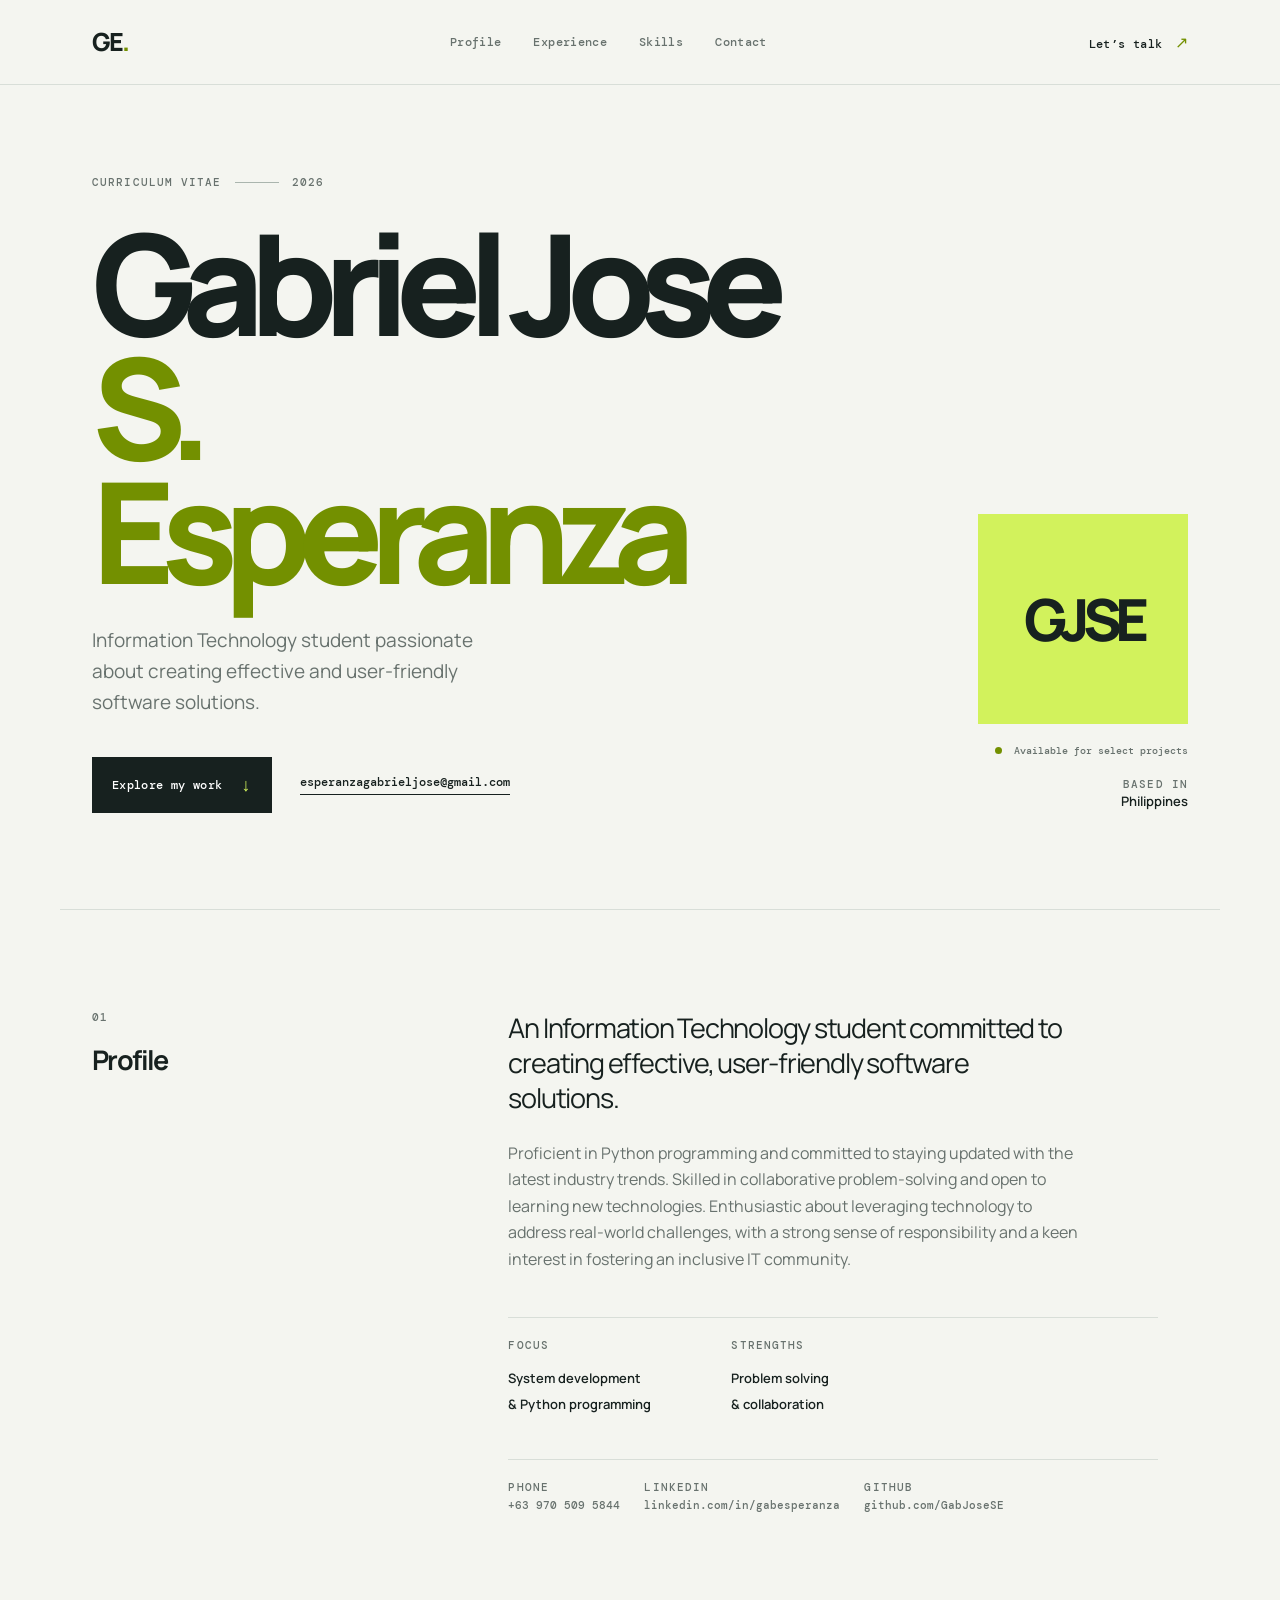
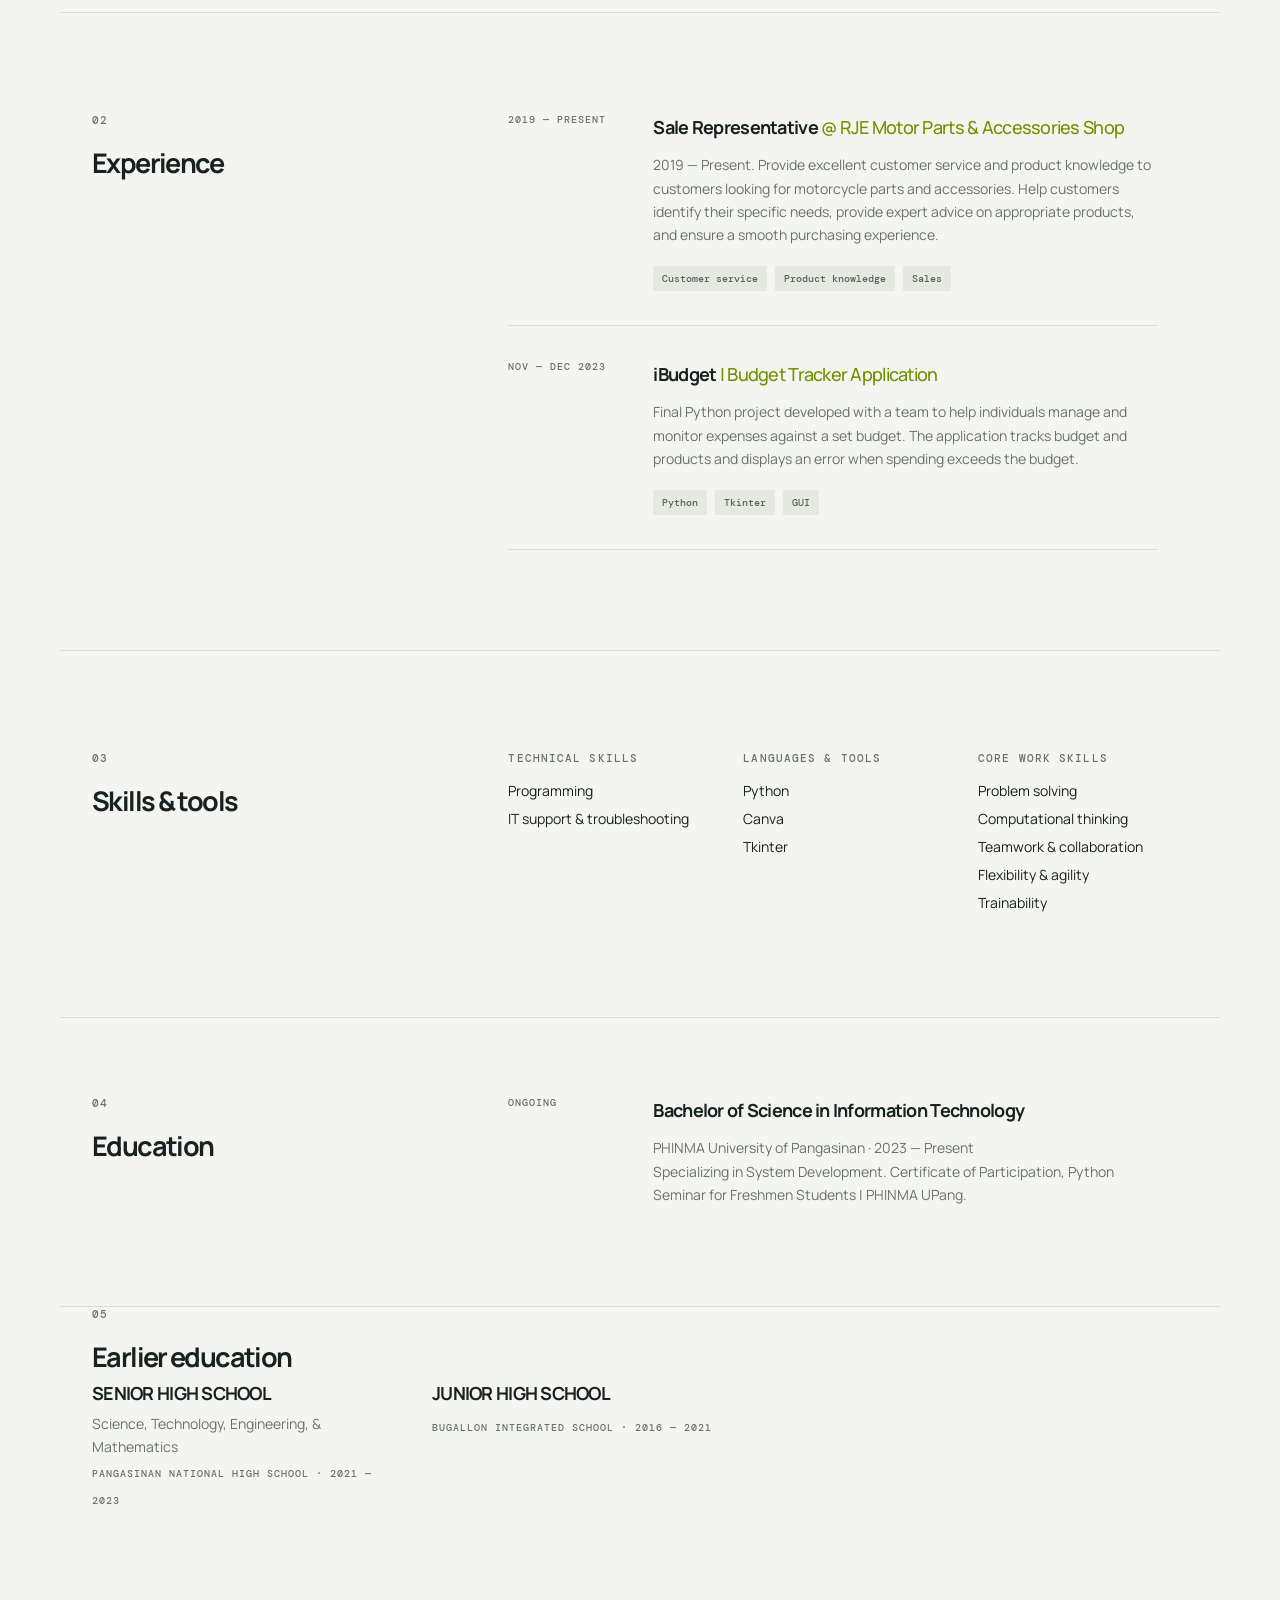
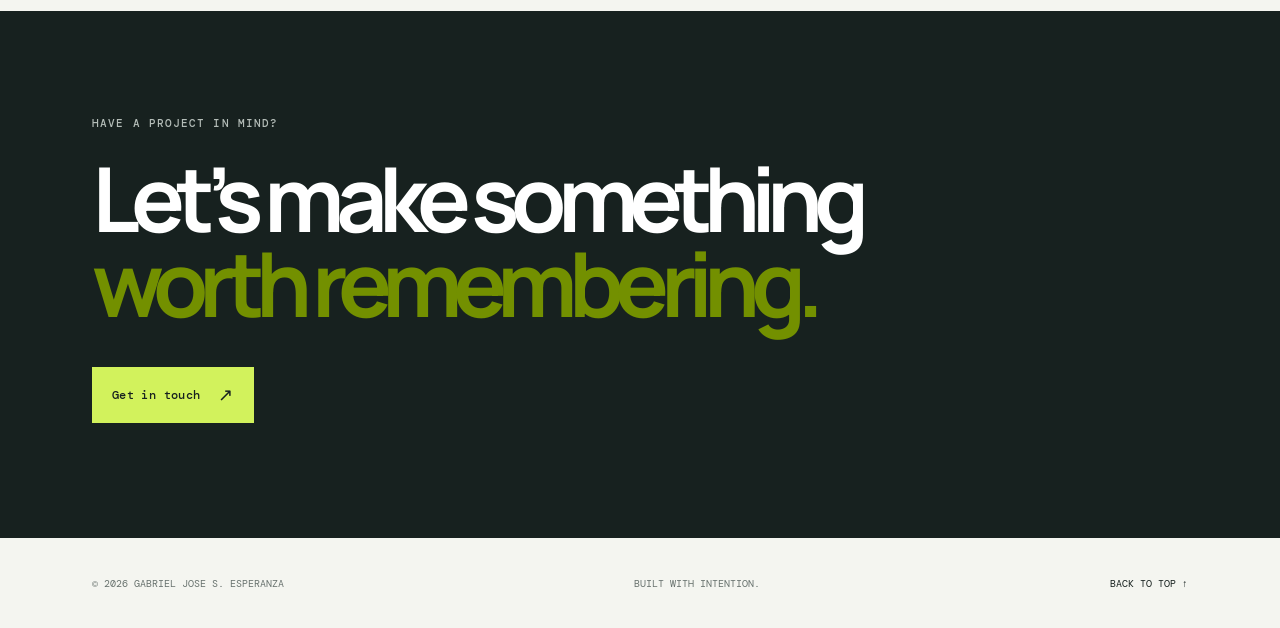
==== gabcv.html @ 651b2fd4 "add template for cv" ====
<!DOCTYPE html>
<html lang="en">
<head>
    <meta charset="UTF-8">
    <meta name="viewport" content="width=device-width, initial-scale=1.0">
    <meta name="description" content="Curriculum vitae of Gabriel Jose S. Esperanza, Information Technology student.">
    <title>Gabriel Jose S. Esperanza | Curriculum Vitae</title>
    <link rel="preconnect" href="https://fonts.googleapis.com">
    <link rel="preconnect" href="https://fonts.gstatic.com" crossorigin>
    <link href="https://fonts.googleapis.com/css2?family=DM+Mono:wght@400;500&family=Manrope:wght@400;500;600;700;800&display=swap" rel="stylesheet">
    <link rel="stylesheet" href="style.css">
</head>
<body>
    <header class="site-header">
        <nav class="nav container" aria-label="Main navigation">
            <a class="brand" href="index.html" aria-label="CV directory">GE<span>.</span></a>
            <div class="nav-links">
                <a href="#profile">Profile</a>
                <a href="#experience">Experience</a>
                <a href="#skills">Skills</a>
                <a href="#contact">Contact</a>
            </div>
            <a class="download-link" href="mailto:esperanzagabrieljose@gmail.com">Let’s talk <span aria-hidden="true">↗</span></a>
        </nav>
    </header>

    <main id="top">
        <section class="hero container" aria-labelledby="intro-title">
            <div class="hero-copy">
                <p class="eyebrow">Curriculum vitae <span class="rule"></span> 2026</p>
                <h1 id="intro-title">Gabriel Jose<br><em>S. Esperanza</em></h1>
                <p class="hero-description">Information Technology student passionate about creating effective and user-friendly software solutions.</p>
                <div class="hero-actions">
                    <a class="button button-primary" href="#experience">Explore my work <span aria-hidden="true">↓</span></a>
                    <a class="text-link" href="mailto:esperanzagabrieljose@gmail.com">esperanzagabrieljose@gmail.com</a>
                </div>
            </div>
            <div class="hero-aside">
                <div class="portrait" aria-label="Portrait placeholder">
                    <span>GJSE</span>
                </div>
                <p class="availability"><span class="status-dot"></span> Available for select projects</p>
                <div class="location">
                    <span class="label">Based in</span>
                    <strong>Philippines</strong>
                </div>
            </div>
        </section>

        <section id="profile" class="section container split-section">
            <div class="section-heading">
                <p class="section-number">01</p>
                <h2>Profile</h2>
            </div>
            <div class="section-content profile-content">
                <p class="lead">An Information Technology student committed to creating effective, user-friendly software solutions.</p>
                <p>Proficient in Python programming and committed to staying updated with the latest industry trends. Skilled in collaborative problem-solving and open to learning new technologies. Enthusiastic about leveraging technology to address real-world challenges, with a strong sense of responsibility and a keen interest in fostering an inclusive IT community.</p>
                <div class="facts">
                    <div><span class="label">Focus</span><strong>System development<br>&amp; Python programming</strong></div>
                    <div><span class="label">Strengths</span><strong>Problem solving<br>&amp; collaboration</strong></div>
                </div>
                <div class="contact-details">
                    <a href="tel:+639705095844"><span class="label">Phone</span>+63 970 509 5844</a>
                    <a href="https://www.linkedin.com/in/gabesperanza" target="_blank" rel="noreferrer"><span class="label">LinkedIn</span>linkedin.com/in/gabesperanza</a>
                    <a href="https://github.com/GabJoseSE" target="_blank" rel="noreferrer"><span class="label">GitHub</span>github.com/GabJoseSE</a>
                </div>
            </div>
        </section>

        <section id="experience" class="section container split-section">
            <div class="section-heading">
                <p class="section-number">02</p>
                <h2>Experience</h2>
            </div>
            <div class="section-content timeline">
                <article class="timeline-item">
                    <div class="timeline-date">2019 — Present</div>
                    <div>
                        <h3>Sale Representative <span class="company">@ RJE Motor Parts &amp; Accessories Shop</span></h3>
                        <p>2019 — Present. Provide excellent customer service and product knowledge to customers looking for motorcycle parts and accessories. Help customers identify their specific needs, provide expert advice on appropriate products, and ensure a smooth purchasing experience.</p>
                        <div class="tags"><span>Customer service</span><span>Product knowledge</span><span>Sales</span></div>
                    </div>
                </article>
                <article class="timeline-item">
                    <div class="timeline-date">Nov — Dec 2023</div>
                    <div>
                        <h3>iBudget <span class="company">| Budget Tracker Application</span></h3>
                        <p>Final Python project developed with a team to help individuals manage and monitor expenses against a set budget. The application tracks budget and products and displays an error when spending exceeds the budget.</p>
                        <div class="tags"><span>Python</span><span>Tkinter</span><span>GUI</span></div>
                    </div>
                </article>
            </div>
        </section>

        <section id="skills" class="section container skills-section">
            <div class="section-heading">
                <p class="section-number">03</p>
                <h2>Skills &amp; tools</h2>
            </div>
            <div class="skills-grid">
                <div class="skill-group"><span class="label">Technical skills</span><p>Programming<br>IT support &amp; troubleshooting</p></div>
                <div class="skill-group"><span class="label">Languages &amp; tools</span><p>Python<br>Canva<br>Tkinter</p></div>
                <div class="skill-group"><span class="label">Core work skills</span><p>Problem solving<br>Computational thinking<br>Teamwork &amp; collaboration<br>Flexibility &amp; agility<br>Trainability</p></div>
            </div>
        </section>

        <section class="section container split-section education-section">
            <div class="section-heading">
                <p class="section-number">04</p>
                <h2>Education</h2>
            </div>
            <div class="section-content education-item">
                <div class="timeline-date">Ongoing</div>
                <div><h3>Bachelor of Science in Information Technology</h3><p>PHINMA University of Pangasinan · 2023 — Present</p><p>Specializing in System Development. Certificate of Participation, Python Seminar for Freshmen Students | PHINMA UPang.</p></div>
            </div>
        </section>

        <section class="section container education-details">
            <div class="section-heading">
                <p class="section-number">05</p>
                <h2>Earlier education</h2>
            </div>
            <div class="section-content education-list">
                <div><h3>Senior High School</h3><p>Science, Technology, Engineering, &amp; Mathematics</p><span class="timeline-date">Pangasinan National High School · 2021 — 2023</span></div>
                <div><h3>Junior High School</h3><span class="timeline-date">Bugallon Integrated School · 2016 — 2021</span></div>
            </div>
        </section>

        <section id="contact" class="contact-section">
            <div class="container contact-inner">
                <p class="eyebrow">Have a project in mind?</p>
                <h2>Let’s make something<br><em>worth remembering.</em></h2>
                <a class="button button-light" href="mailto:esperanzagabrieljose@gmail.com">Get in touch <span aria-hidden="true">↗</span></a>
            </div>
        </section>
    </main>

    <footer class="container footer">
        <span>© 2026 Gabriel Jose S. Esperanza</span>
        <span>Built with intention.</span>
        <a href="#top">Back to top ↑</a>
    </footer>
</body>
</html>
---- style.css ----
:root {
    --ink: #17211f;
    --muted: #68726e;
    --paper: #f4f5f0;
    --line: #d8ded8;
    --accent: #d2f25c;
    --dark: #17211f;
    --mono: "DM Mono", monospace;
    --sans: "Manrope", sans-serif;
}

* { box-sizing: border-box; margin: 0; padding: 0; }
html { scroll-behavior: smooth; }
body { background: var(--paper); color: var(--ink); font: 400 16px/1.65 var(--sans); }
a { color: inherit; text-decoration: none; }
.container { margin: 0 auto; max-width: 1160px; padding-left: 32px; padding-right: 32px; }

.site-header { border-bottom: 1px solid var(--line); }
.nav { align-items: center; display: flex; height: 84px; justify-content: space-between; }
.brand { font-size: 25px; font-weight: 800; letter-spacing: -.08em; }
.brand span, em { color: #739000; font-style: normal; }
.nav-links { display: flex; gap: 32px; }
.nav-links a, .download-link { font: 500 12px var(--mono); letter-spacing: .03em; }
.nav-links a { color: var(--muted); transition: color .2s ease; }
.nav-links a:hover, .download-link:hover { color: #739000; }
.download-link span { color: #739000; font-size: 16px; margin-left: 5px; }

.hero { align-items: end; display: flex; justify-content: space-between; min-height: 580px; padding-bottom: 96px; padding-top: 90px; }
.hero-copy { max-width: 700px; }
.eyebrow, .label, .section-number, .timeline-date { color: var(--muted); font: 500 11px var(--mono); letter-spacing: .1em; text-transform: uppercase; }
.eyebrow { align-items: center; display: flex; gap: 13px; }
.rule { background: #aab5ae; display: inline-block; height: 1px; width: 44px; }
h1 { font-size: clamp(4.5rem, 11vw, 9.4rem); font-weight: 800; letter-spacing: -.1em; line-height: .88; margin: 32px 0; }
.hero-description { color: var(--muted); font-size: 19px; max-width: 390px; }
.hero-actions { align-items: center; display: flex; gap: 28px; margin-top: 38px; }
.button { align-items: center; display: inline-flex; font: 500 12px var(--mono); gap: 18px; letter-spacing: .03em; padding: 16px 20px; transition: transform .2s ease, background .2s ease; }
.button:hover { transform: translateY(-2px); }
.button-primary { background: var(--dark); color: white; }
.button-primary:hover { background: #3b4a45; }
.button span { color: var(--accent); font-size: 18px; }
.text-link { border-bottom: 1px solid var(--ink); font: 500 12px var(--mono); padding-bottom: 4px; }
.hero-aside { align-items: end; display: flex; flex-direction: column; gap: 20px; }
.portrait { align-items: center; background: var(--accent); display: flex; height: 210px; justify-content: center; width: 210px; }
.portrait span { color: var(--dark); font-size: 58px; font-weight: 800; letter-spacing: -.12em; }
.availability { color: var(--muted); font: 500 10px var(--mono); }
.status-dot { background: #739000; border-radius: 50%; display: inline-block; height: 7px; margin-right: 6px; width: 7px; }
.location { display: flex; flex-direction: column; text-align: right; }
.location strong { font-size: 13px; font-weight: 600; }

.section { border-top: 1px solid var(--line); padding-bottom: 100px; padding-top: 100px; }
.split-section { display: grid; gap: 10%; grid-template-columns: 28% 1fr; }
.section-heading h2 { font-size: 27px; letter-spacing: -.06em; margin-top: 14px; }
.section-content { max-width: 650px; }
.lead { font-size: 27px; letter-spacing: -.045em; line-height: 1.3; margin-bottom: 25px; max-width: 570px; }
.profile-content > p:not(.lead) { color: var(--muted); max-width: 580px; }
.facts { border-top: 1px solid var(--line); display: flex; gap: 80px; margin-top: 45px; padding-top: 20px; }
.facts .label, .skill-group .label { display: block; margin-bottom: 12px; }
.facts strong { font-size: 13px; font-weight: 600; line-height: 1.5; }
.contact-details { border-top: 1px solid var(--line); display: flex; flex-wrap: wrap; gap: 24px; margin-top: 42px; padding-top: 20px; }
.contact-details a { color: var(--muted); font: 500 11px var(--mono); }
.contact-details .label { display: block; margin-bottom: 4px; }
.contact-details a:hover { color: #739000; }
.timeline-item { border-bottom: 1px solid var(--line); display: grid; gap: 30px; grid-template-columns: 115px 1fr; padding: 0 0 34px; }
.timeline-item + .timeline-item { padding-top: 34px; }
.timeline-date { font-size: 10px; line-height: 1.4; }
h3 { font-size: 18px; letter-spacing: -.04em; margin-bottom: 11px; }
.company { color: #739000; font-weight: 500; }
.timeline-item p, .education-item p { color: var(--muted); font-size: 14px; max-width: 500px; }
.tags { display: flex; flex-wrap: wrap; gap: 8px; margin-top: 20px; }
.tags span { background: #e5e9e2; color: #59635d; font: 500 10px var(--mono); padding: 6px 9px; }
.skills-section { display: grid; gap: 10%; grid-template-columns: 28% 1fr; }
.skills-grid { display: grid; gap: 25px; grid-template-columns: repeat(3, 1fr); }
.skill-group p { font-size: 14px; line-height: 2; }
.education-section { padding-top: 78px; }
.education-item { display: grid; gap: 30px; grid-template-columns: 115px 1fr; }
.education-details { padding-top: 0; }
.education-list { display: grid; gap: 30px; grid-template-columns: 1fr 1fr; }
.education-list h3 { margin-bottom: 3px; text-transform: uppercase; }
.education-list p { color: var(--muted); font-size: 14px; }

.contact-section { background: var(--dark); color: white; padding: 105px 0 115px; }
.contact-inner h2 { font-size: clamp(3rem, 7vw, 6.4rem); letter-spacing: -.1em; line-height: .95; margin: 25px 0 42px; }
.contact-inner .eyebrow { color: #b4bdb8; }
.button-light { background: var(--accent); color: var(--dark); }
.button-light span { color: var(--dark); }
.footer { align-items: center; color: var(--muted); display: flex; font: 10px var(--mono); justify-content: space-between; min-height: 90px; text-transform: uppercase; }
.footer a { color: var(--ink); }

@media (max-width: 700px) {
    .container { padding-left: 20px; padding-right: 20px; }
    .nav { height: 72px; }
    .nav-links { display: none; }
    .hero { align-items: start; flex-direction: column; gap: 60px; min-height: auto; padding-bottom: 75px; padding-top: 75px; }
    h1 { font-size: clamp(4.3rem, 22vw, 7rem); }
    .hero-aside { align-items: start; }
    .location { text-align: left; }
    .split-section, .skills-section { gap: 42px; grid-template-columns: 1fr; }
    .section { padding-bottom: 72px; padding-top: 72px; }
    .facts { gap: 30px; justify-content: space-between; }
    .timeline-item, .education-item { gap: 12px; grid-template-columns: 1fr; }
    .timeline-date { margin-bottom: 3px; }
    .skills-grid { gap: 30px; grid-template-columns: 1fr 1fr; }
    .education-list { grid-template-columns: 1fr; }
    .contact-section { padding: 78px 0 85px; }
    .footer { align-items: start; flex-direction: column; gap: 8px; justify-content: center; }
}
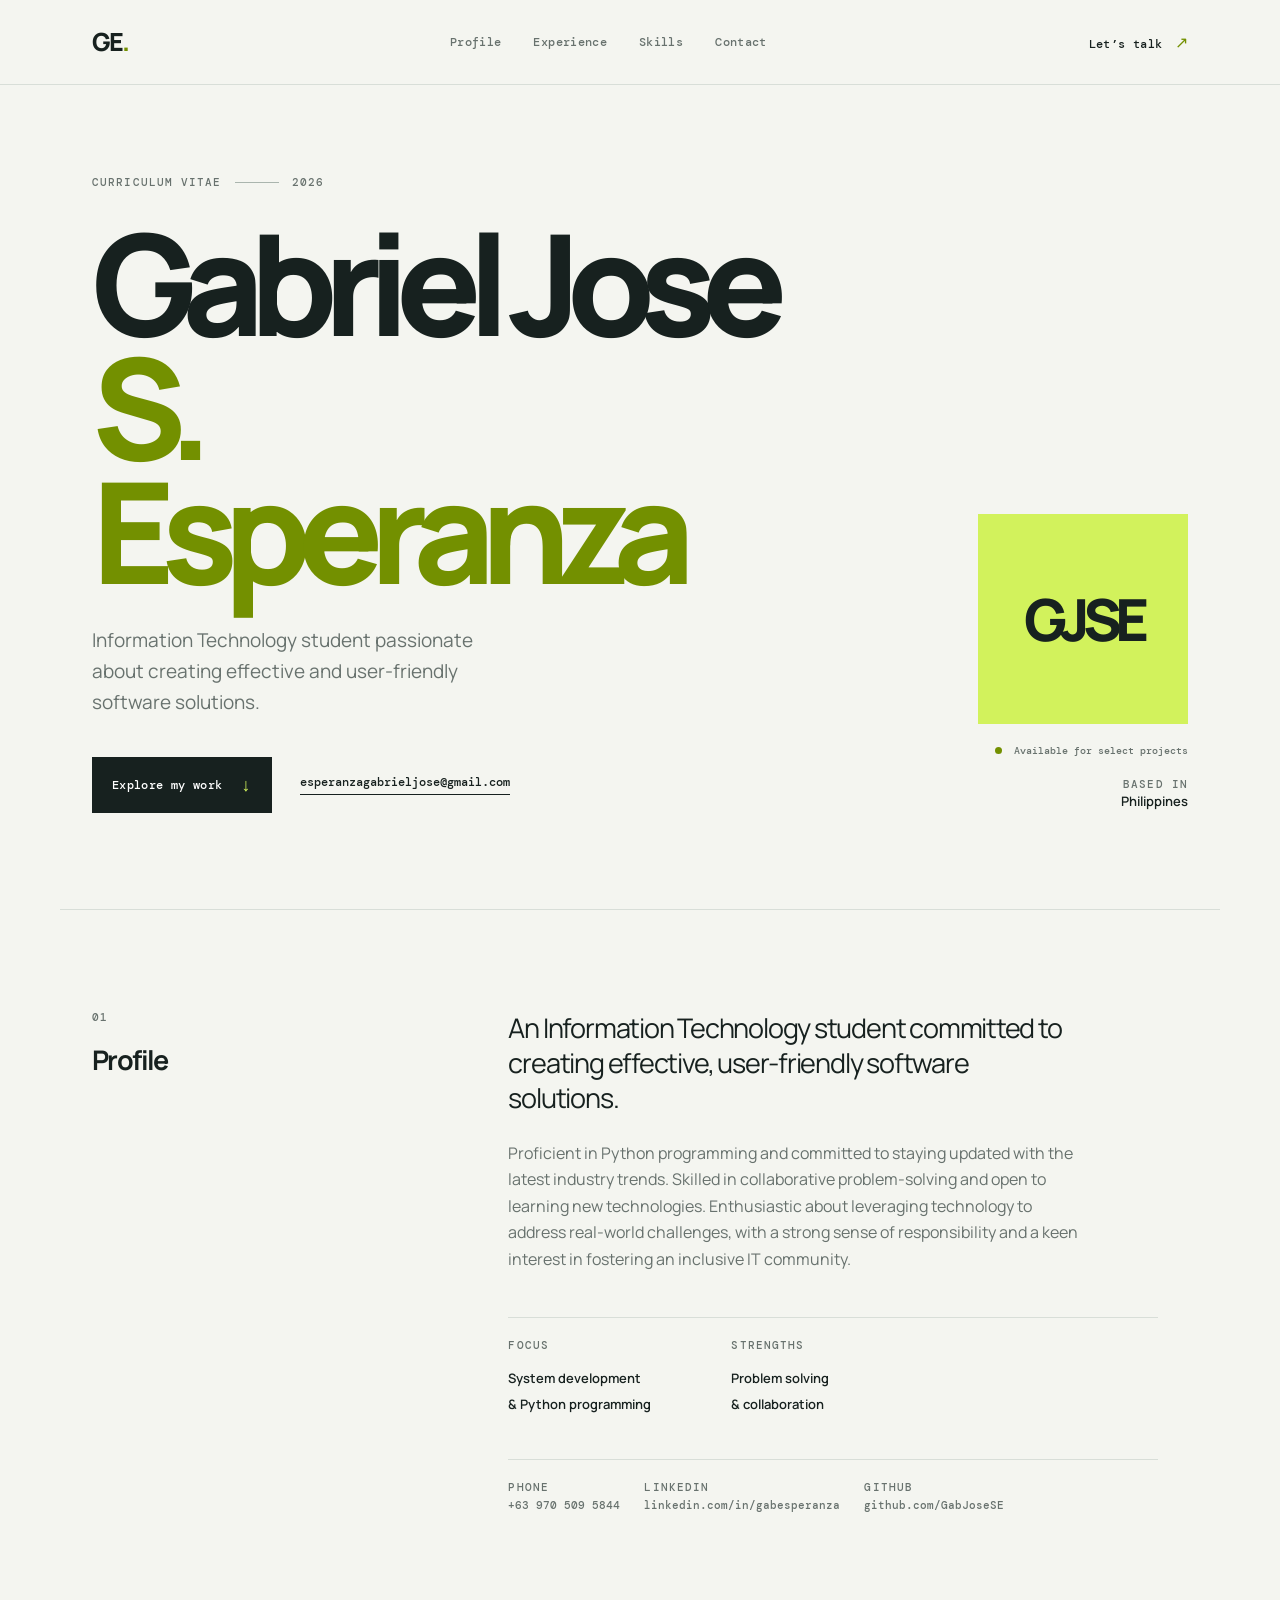
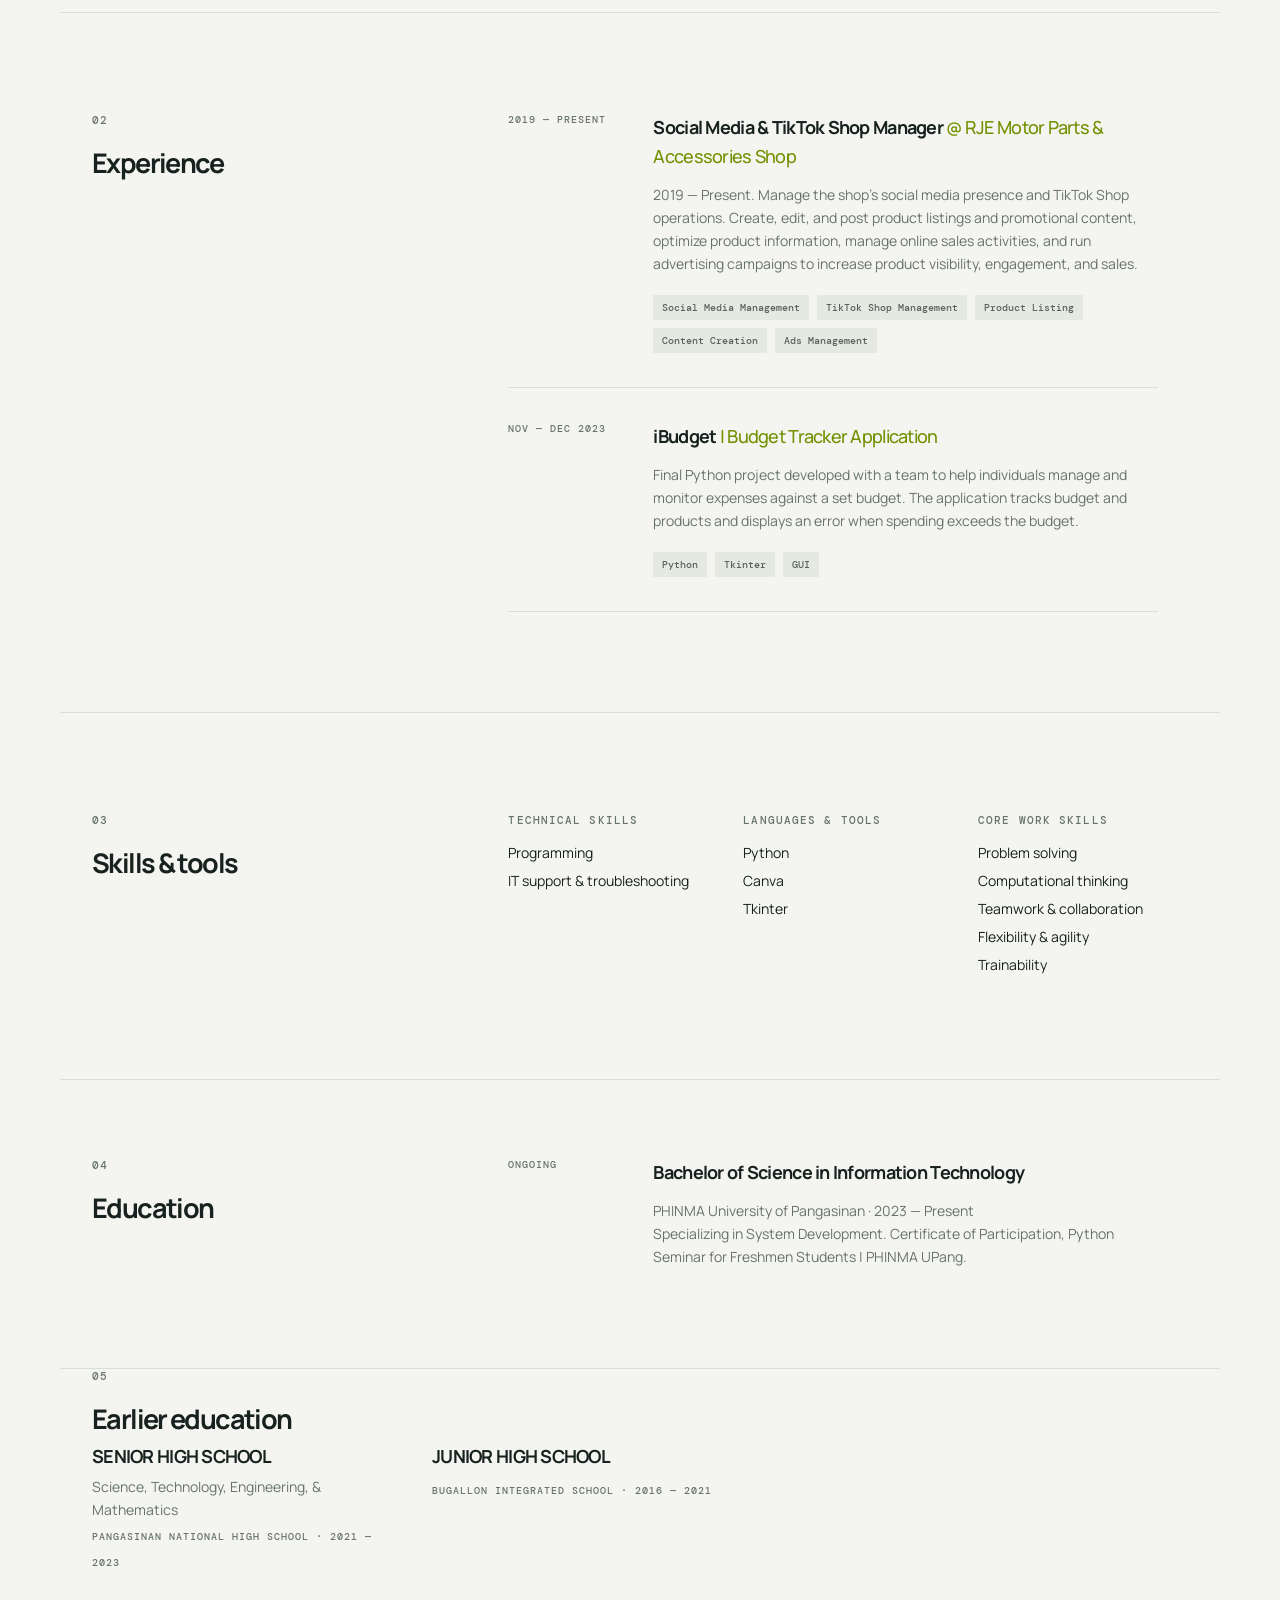
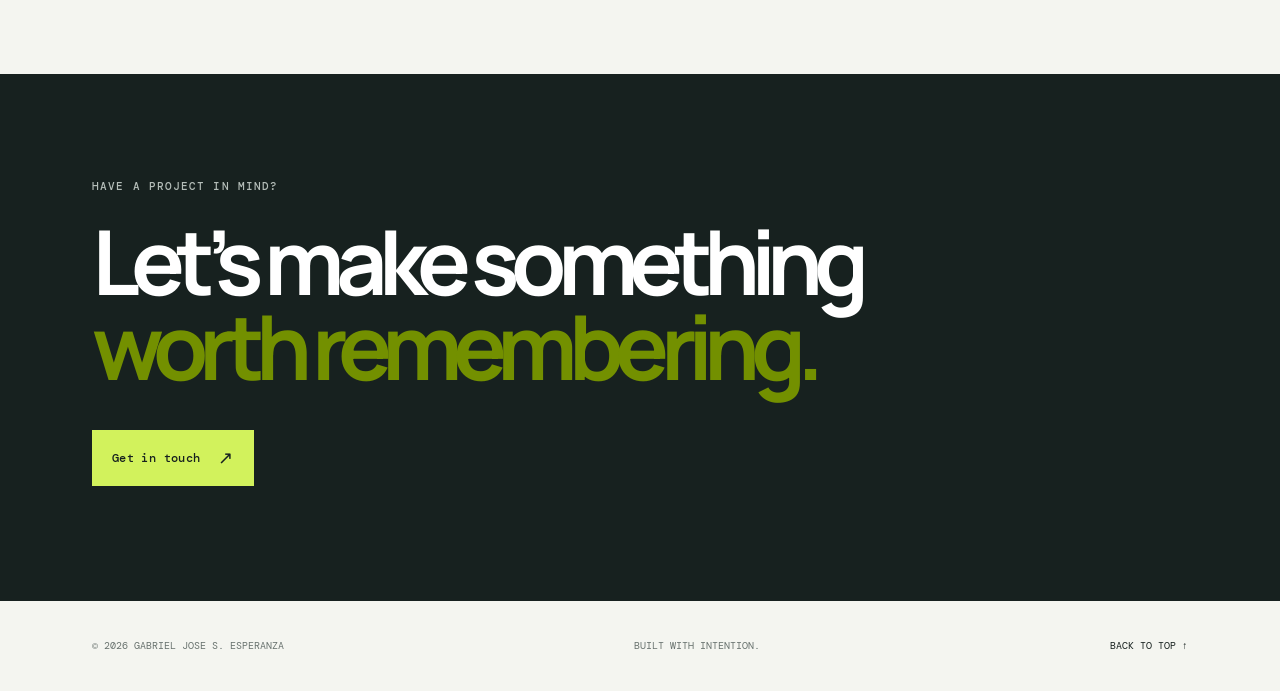
==== commit a851aada: "gabcv update" ====
--- a/gabcv.html
+++ b/gabcv.html
@@ -76,9 +76,10 @@
                 <article class="timeline-item">
                     <div class="timeline-date">2019 — Present</div>
                     <div>
-                        <h3>Sale Representative <span class="company">@ RJE Motor Parts &amp; Accessories Shop</span></h3>
-                        <p>2019 — Present. Provide excellent customer service and product knowledge to customers looking for motorcycle parts and accessories. Help customers identify their specific needs, provide expert advice on appropriate products, and ensure a smooth purchasing experience.</p>
-                        <div class="tags"><span>Customer service</span><span>Product knowledge</span><span>Sales</span></div>
+                        <h3>Social Media &amp; TikTok Shop Manager <span class="company">@ RJE Motor Parts &amp; Accessories Shop</span></h3>
+                        <p>2019 — Present. Manage the shop’s social media presence and TikTok Shop operations. Create, edit, and post product listings and promotional content, optimize product information, manage online sales activities, and run advertising campaigns to increase product visibility, engagement, and sales.</p>
+                        <div class="tags"><span>Social Media Management</span><span>TikTok Shop Management</span><span>Product Listing</span><span>Content Creation</span><span>Ads Management</span></div>
+
                     </div>
                 </article>
                 <article class="timeline-item">
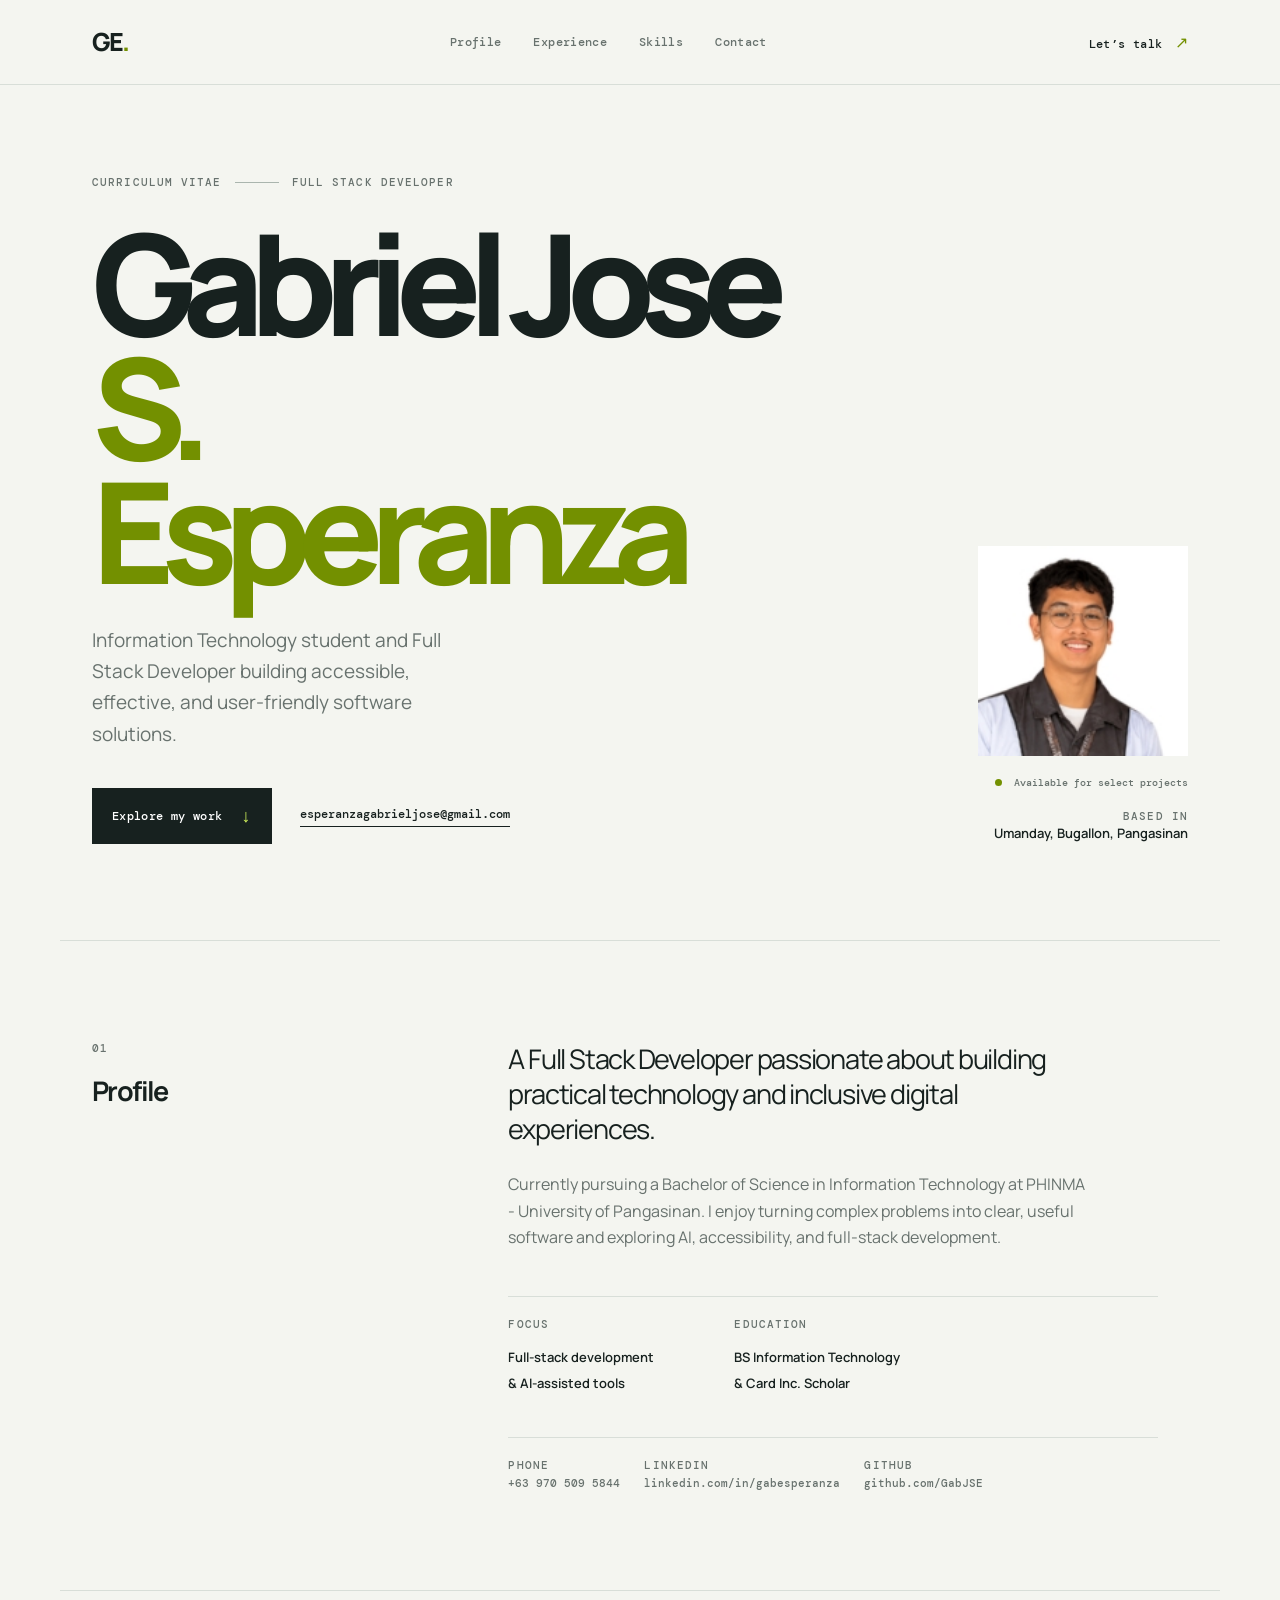
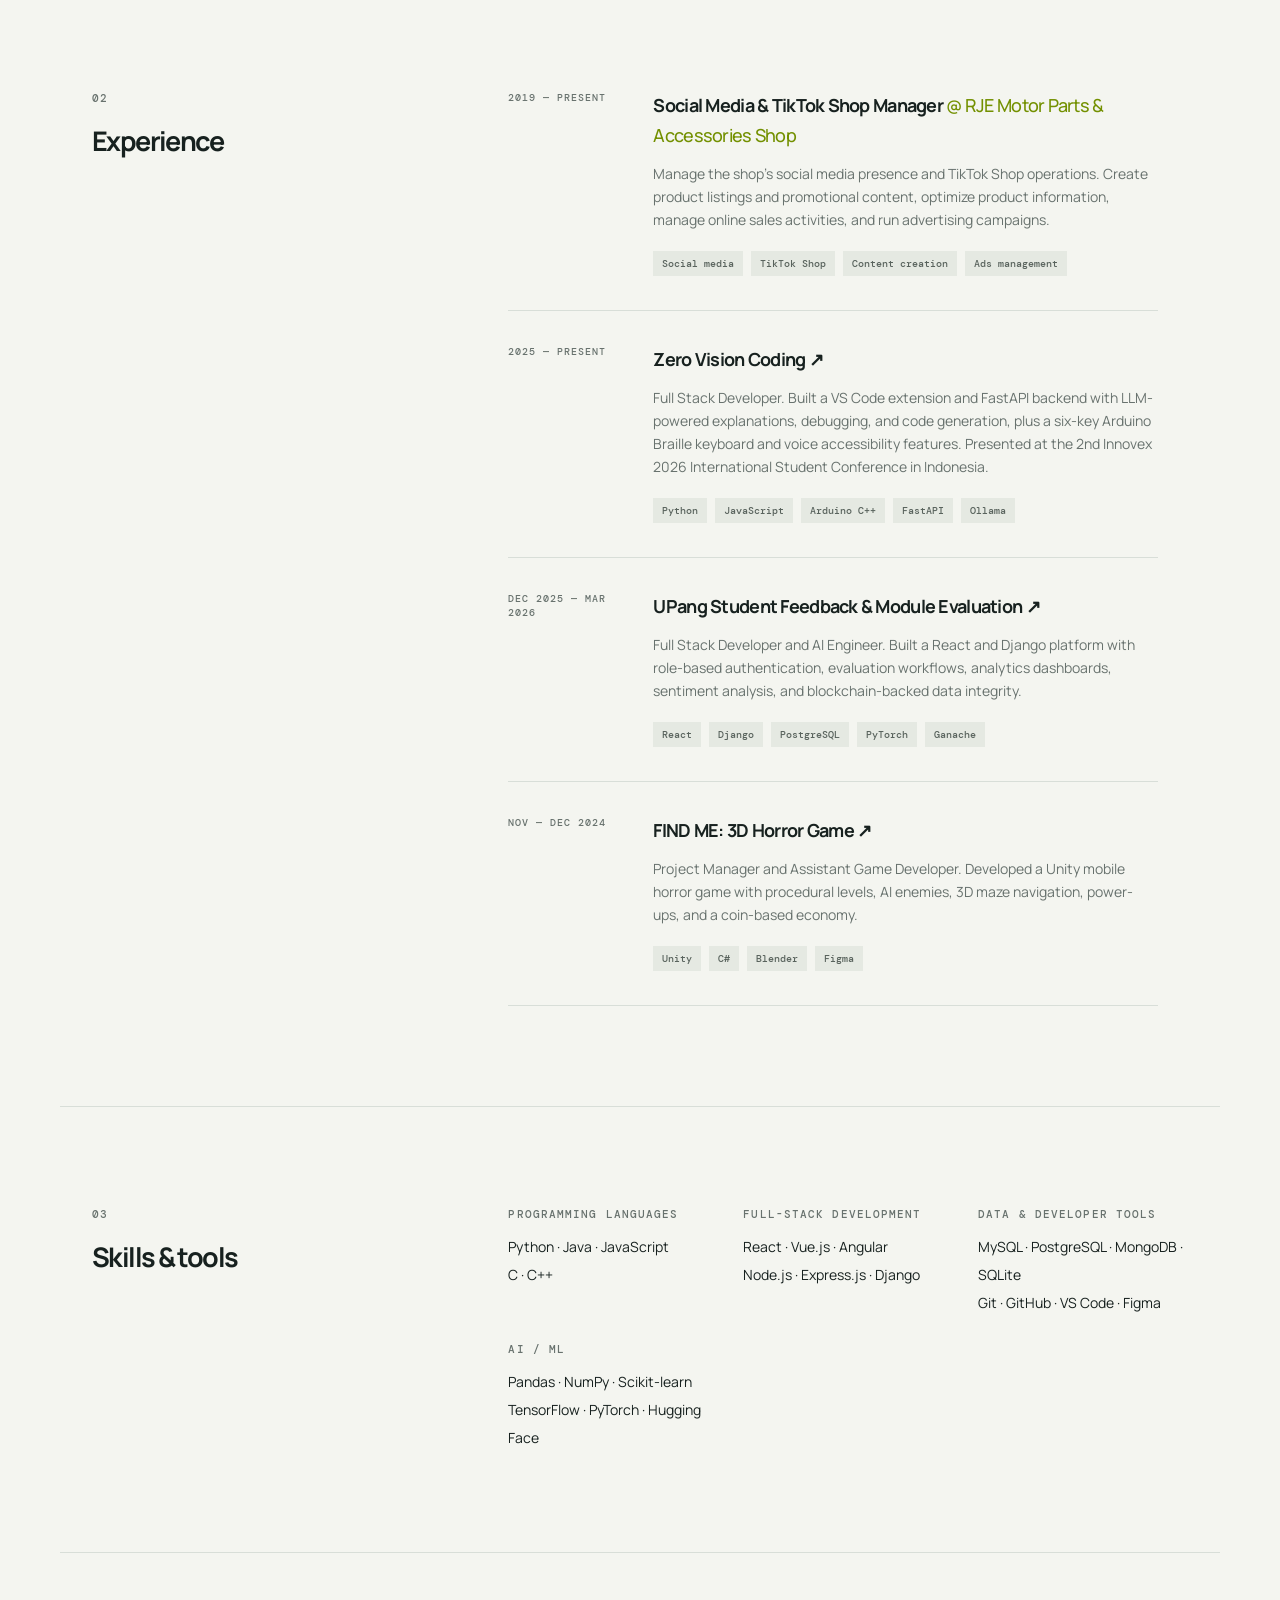
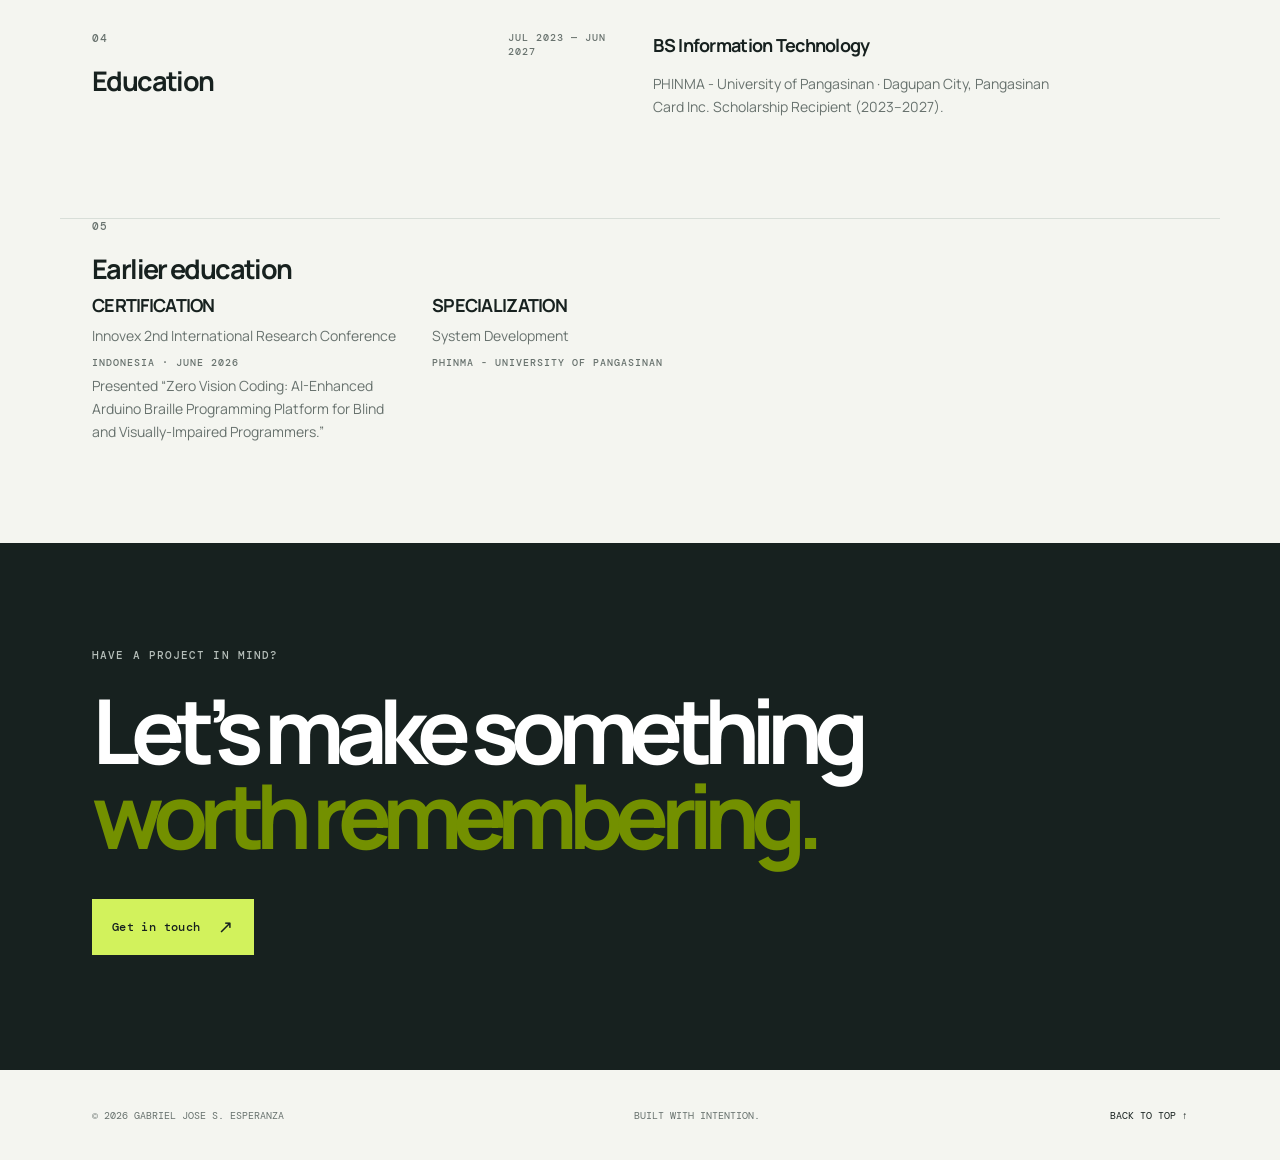
==== commit 9c7d9a5f: "cv update" ====
--- a/gabcv.html
+++ b/gabcv.html
@@ -3,12 +3,12 @@
 <head>
     <meta charset="UTF-8">
     <meta name="viewport" content="width=device-width, initial-scale=1.0">
-    <meta name="description" content="Curriculum vitae of Gabriel Jose S. Esperanza, Information Technology student.">
-    <title>Gabriel Jose S. Esperanza | Curriculum Vitae</title>
+    <meta name="description" content="Curriculum vitae of Gabriel Jose Esperanza, Full Stack Developer.">
+    <title>Gabriel Jose Esperanza | Curriculum Vitae</title>
     <link rel="preconnect" href="https://fonts.googleapis.com">
     <link rel="preconnect" href="https://fonts.gstatic.com" crossorigin>
     <link href="https://fonts.googleapis.com/css2?family=DM+Mono:wght@400;500&family=Manrope:wght@400;500;600;700;800&display=swap" rel="stylesheet">
-    <link rel="stylesheet" href="style.css">
+    <link rel="stylesheet" href="css/style.css">
 </head>
 <body>
     <header class="site-header">
@@ -27,22 +27,22 @@
     <main id="top">
         <section class="hero container" aria-labelledby="intro-title">
             <div class="hero-copy">
-                <p class="eyebrow">Curriculum vitae <span class="rule"></span> 2026</p>
+                <p class="eyebrow">Curriculum vitae <span class="rule"></span> Full Stack Developer</p>
                 <h1 id="intro-title">Gabriel Jose<br><em>S. Esperanza</em></h1>
-                <p class="hero-description">Information Technology student passionate about creating effective and user-friendly software solutions.</p>
+                <p class="hero-description">Information Technology student and Full Stack Developer building accessible, effective, and user-friendly software solutions.</p>
                 <div class="hero-actions">
                     <a class="button button-primary" href="#experience">Explore my work <span aria-hidden="true">↓</span></a>
                     <a class="text-link" href="mailto:esperanzagabrieljose@gmail.com">esperanzagabrieljose@gmail.com</a>
                 </div>
             </div>
             <div class="hero-aside">
-                <div class="portrait" aria-label="Portrait placeholder">
-                    <span>GJSE</span>
+                <div class="portrait" aria-label="Portrait of Gabriel Jose Esperanza">
+                    <img src="images/gabriel.jpg" alt="Gabriel Jose Esperanza">
                 </div>
                 <p class="availability"><span class="status-dot"></span> Available for select projects</p>
                 <div class="location">
                     <span class="label">Based in</span>
-                    <strong>Philippines</strong>
+                    <strong>Umanday, Bugallon, Pangasinan</strong>
                 </div>
             </div>
         </section>
@@ -53,16 +53,16 @@
                 <h2>Profile</h2>
             </div>
             <div class="section-content profile-content">
-                <p class="lead">An Information Technology student committed to creating effective, user-friendly software solutions.</p>
-                <p>Proficient in Python programming and committed to staying updated with the latest industry trends. Skilled in collaborative problem-solving and open to learning new technologies. Enthusiastic about leveraging technology to address real-world challenges, with a strong sense of responsibility and a keen interest in fostering an inclusive IT community.</p>
+                <p class="lead">A Full Stack Developer passionate about building practical technology and inclusive digital experiences.</p>
+                <p>Currently pursuing a Bachelor of Science in Information Technology at PHINMA - University of Pangasinan. I enjoy turning complex problems into clear, useful software and exploring AI, accessibility, and full-stack development.</p>
                 <div class="facts">
-                    <div><span class="label">Focus</span><strong>System development<br>&amp; Python programming</strong></div>
-                    <div><span class="label">Strengths</span><strong>Problem solving<br>&amp; collaboration</strong></div>
+                    <div><span class="label">Focus</span><strong>Full-stack development<br>&amp; AI-assisted tools</strong></div>
+                    <div><span class="label">Education</span><strong>BS Information Technology<br>&amp; Card Inc. Scholar</strong></div>
                 </div>
                 <div class="contact-details">
                     <a href="tel:+639705095844"><span class="label">Phone</span>+63 970 509 5844</a>
                     <a href="https://www.linkedin.com/in/gabesperanza" target="_blank" rel="noreferrer"><span class="label">LinkedIn</span>linkedin.com/in/gabesperanza</a>
-                    <a href="https://github.com/GabJoseSE" target="_blank" rel="noreferrer"><span class="label">GitHub</span>github.com/GabJoseSE</a>
+                    <a href="https://github.com/GabJSE" target="_blank" rel="noreferrer"><span class="label">GitHub</span>github.com/GabJSE</a>
                 </div>
             </div>
         </section>
@@ -77,17 +77,33 @@
                     <div class="timeline-date">2019 — Present</div>
                     <div>
                         <h3>Social Media &amp; TikTok Shop Manager <span class="company">@ RJE Motor Parts &amp; Accessories Shop</span></h3>
-                        <p>2019 — Present. Manage the shop’s social media presence and TikTok Shop operations. Create, edit, and post product listings and promotional content, optimize product information, manage online sales activities, and run advertising campaigns to increase product visibility, engagement, and sales.</p>
-                        <div class="tags"><span>Social Media Management</span><span>TikTok Shop Management</span><span>Product Listing</span><span>Content Creation</span><span>Ads Management</span></div>
+                        <p>Manage the shop’s social media presence and TikTok Shop operations. Create product listings and promotional content, optimize product information, manage online sales activities, and run advertising campaigns.</p>
+                        <div class="tags"><span>Social media</span><span>TikTok Shop</span><span>Content creation</span><span>Ads management</span></div>
 
                     </div>
                 </article>
                 <article class="timeline-item">
-                    <div class="timeline-date">Nov — Dec 2023</div>
+                    <div class="timeline-date">2025 — Present</div>
                     <div>
-                        <h3>iBudget <span class="company">| Budget Tracker Application</span></h3>
-                        <p>Final Python project developed with a team to help individuals manage and monitor expenses against a set budget. The application tracks budget and products and displays an error when spending exceeds the budget.</p>
-                        <div class="tags"><span>Python</span><span>Tkinter</span><span>GUI</span></div>
+                        <h3><a href="https://github.com/endevium/ZeroVisionCoding" target="_blank" rel="noreferrer">Zero Vision Coding ↗</a></h3>
+                        <p>Full Stack Developer. Built a VS Code extension and FastAPI backend with LLM-powered explanations, debugging, and code generation, plus a six-key Arduino Braille keyboard and voice accessibility features. Presented at the 2nd Innovex 2026 International Student Conference in Indonesia.</p>
+                        <div class="tags"><span>Python</span><span>JavaScript</span><span>Arduino C++</span><span>FastAPI</span><span>Ollama</span></div>
+                    </div>
+                </article>
+                <article class="timeline-item">
+                    <div class="timeline-date">Dec 2025 — Mar 2026</div>
+                    <div>
+                        <h3><a href="https://github.com/endevium/upang-sfme" target="_blank" rel="noreferrer">UPang Student Feedback &amp; Module Evaluation ↗</a></h3>
+                        <p>Full Stack Developer and AI Engineer. Built a React and Django platform with role-based authentication, evaluation workflows, analytics dashboards, sentiment analysis, and blockchain-backed data integrity.</p>
+                        <div class="tags"><span>React</span><span>Django</span><span>PostgreSQL</span><span>PyTorch</span><span>Ganache</span></div>
+                    </div>
+                </article>
+                <article class="timeline-item">
+                    <div class="timeline-date">Nov — Dec 2024</div>
+                    <div>
+                        <h3><a href="https://github.com/GabjoseSE/Find-Me" target="_blank" rel="noreferrer">FIND ME: 3D Horror Game ↗</a></h3>
+                        <p>Project Manager and Assistant Game Developer. Developed a Unity mobile horror game with procedural levels, AI enemies, 3D maze navigation, power-ups, and a coin-based economy.</p>
+                        <div class="tags"><span>Unity</span><span>C#</span><span>Blender</span><span>Figma</span></div>
                     </div>
                 </article>
             </div>
@@ -99,9 +115,10 @@
                 <h2>Skills &amp; tools</h2>
             </div>
             <div class="skills-grid">
-                <div class="skill-group"><span class="label">Technical skills</span><p>Programming<br>IT support &amp; troubleshooting</p></div>
-                <div class="skill-group"><span class="label">Languages &amp; tools</span><p>Python<br>Canva<br>Tkinter</p></div>
-                <div class="skill-group"><span class="label">Core work skills</span><p>Problem solving<br>Computational thinking<br>Teamwork &amp; collaboration<br>Flexibility &amp; agility<br>Trainability</p></div>
+                <div class="skill-group"><span class="label">Programming languages</span><p>Python · Java · JavaScript<br>C · C++</p></div>
+                <div class="skill-group"><span class="label">Full-stack development</span><p>React · Vue.js · Angular<br>Node.js · Express.js · Django</p></div>
+                <div class="skill-group"><span class="label">Data &amp; developer tools</span><p>MySQL · PostgreSQL · MongoDB · SQLite<br>Git · GitHub · VS Code · Figma</p></div>
+                <div class="skill-group"><span class="label">AI / ML</span><p>Pandas · NumPy · Scikit-learn<br>TensorFlow · PyTorch · Hugging Face</p></div>
             </div>
         </section>
 
@@ -111,8 +128,8 @@
                 <h2>Education</h2>
             </div>
             <div class="section-content education-item">
-                <div class="timeline-date">Ongoing</div>
-                <div><h3>Bachelor of Science in Information Technology</h3><p>PHINMA University of Pangasinan · 2023 — Present</p><p>Specializing in System Development. Certificate of Participation, Python Seminar for Freshmen Students | PHINMA UPang.</p></div>
+            <div class="timeline-date">Jul 2023 — Jun 2027</div>
+            <div><h3>BS Information Technology</h3><p>PHINMA - University of Pangasinan · Dagupan City, Pangasinan</p><p>Card Inc. Scholarship Recipient (2023–2027).</p></div>
             </div>
         </section>
 
@@ -122,8 +139,8 @@
                 <h2>Earlier education</h2>
             </div>
             <div class="section-content education-list">
-                <div><h3>Senior High School</h3><p>Science, Technology, Engineering, &amp; Mathematics</p><span class="timeline-date">Pangasinan National High School · 2021 — 2023</span></div>
-                <div><h3>Junior High School</h3><span class="timeline-date">Bugallon Integrated School · 2016 — 2021</span></div>
+                <div><h3>Certification</h3><p>Innovex 2nd International Research Conference</p><span class="timeline-date">Indonesia · June 2026</span><p>Presented “Zero Vision Coding: AI-Enhanced Arduino Braille Programming Platform for Blind and Visually-Impaired Programmers.”</p></div>
+                <div><h3>Specialization</h3><p>System Development</p><span class="timeline-date">PHINMA - University of Pangasinan</span></div>
             </div>
         </section>
 
--- a/css/style.css
+++ b/css/style.css
@@ -0,0 +1,107 @@
+:root {
+    --ink: #17211f;
+    --muted: #68726e;
+    --paper: #f4f5f0;
+    --line: #d8ded8;
+    --accent: #d2f25c;
+    --dark: #17211f;
+    --mono: "DM Mono", monospace;
+    --sans: "Manrope", sans-serif;
+}
+
+* { box-sizing: border-box; margin: 0; padding: 0; }
+html { scroll-behavior: smooth; }
+body { background: var(--paper); color: var(--ink); font: 400 16px/1.65 var(--sans); }
+a { color: inherit; text-decoration: none; }
+.container { margin: 0 auto; max-width: 1160px; padding-left: 32px; padding-right: 32px; }
+
+.site-header { border-bottom: 1px solid var(--line); }
+.nav { align-items: center; display: flex; height: 84px; justify-content: space-between; }
+.brand { font-size: 25px; font-weight: 800; letter-spacing: -.08em; }
+.brand span, em { color: #739000; font-style: normal; }
+.nav-links { display: flex; gap: 32px; }
+.nav-links a, .download-link { font: 500 12px var(--mono); letter-spacing: .03em; }
+.nav-links a { color: var(--muted); transition: color .2s ease; }
+.nav-links a:hover, .download-link:hover { color: #739000; }
+.download-link span { color: #739000; font-size: 16px; margin-left: 5px; }
+
+.hero { align-items: end; display: flex; justify-content: space-between; min-height: 580px; padding-bottom: 96px; padding-top: 90px; }
+.hero-copy { max-width: 700px; }
+.eyebrow, .label, .section-number, .timeline-date { color: var(--muted); font: 500 11px var(--mono); letter-spacing: .1em; text-transform: uppercase; }
+.eyebrow { align-items: center; display: flex; gap: 13px; }
+.rule { background: #aab5ae; display: inline-block; height: 1px; width: 44px; }
+h1 { font-size: clamp(4.5rem, 11vw, 9.4rem); font-weight: 800; letter-spacing: -.1em; line-height: .88; margin: 32px 0; }
+.hero-description { color: var(--muted); font-size: 19px; max-width: 390px; }
+.hero-actions { align-items: center; display: flex; gap: 28px; margin-top: 38px; }
+.button { align-items: center; display: inline-flex; font: 500 12px var(--mono); gap: 18px; letter-spacing: .03em; padding: 16px 20px; transition: transform .2s ease, background .2s ease; }
+.button:hover { transform: translateY(-2px); }
+.button-primary { background: var(--dark); color: white; }
+.button-primary:hover { background: #3b4a45; }
+.button span { color: var(--accent); font-size: 18px; }
+.text-link { border-bottom: 1px solid var(--ink); font: 500 12px var(--mono); padding-bottom: 4px; }
+.hero-aside { align-items: end; display: flex; flex-direction: column; gap: 20px; }
+.portrait { align-items: center; background: var(--accent); display: flex; height: 210px; justify-content: center; width: 210px; }
+.portrait span { color: var(--dark); font-size: 58px; font-weight: 800; letter-spacing: -.12em; }
+.portrait img { height: 100%; object-fit: cover; width: 100%; }
+.availability { color: var(--muted); font: 500 10px var(--mono); }
+.status-dot { background: #739000; border-radius: 50%; display: inline-block; height: 7px; margin-right: 6px; width: 7px; }
+.location { display: flex; flex-direction: column; text-align: right; }
+.location strong { font-size: 13px; font-weight: 600; }
+
+.section { border-top: 1px solid var(--line); padding-bottom: 100px; padding-top: 100px; }
+.split-section { display: grid; gap: 10%; grid-template-columns: 28% 1fr; }
+.section-heading h2 { font-size: 27px; letter-spacing: -.06em; margin-top: 14px; }
+.section-content { max-width: 650px; }
+.lead { font-size: 27px; letter-spacing: -.045em; line-height: 1.3; margin-bottom: 25px; max-width: 570px; }
+.profile-content > p:not(.lead) { color: var(--muted); max-width: 580px; }
+.facts { border-top: 1px solid var(--line); display: flex; gap: 80px; margin-top: 45px; padding-top: 20px; }
+.facts .label, .skill-group .label { display: block; margin-bottom: 12px; }
+.facts strong { font-size: 13px; font-weight: 600; line-height: 1.5; }
+.contact-details { border-top: 1px solid var(--line); display: flex; flex-wrap: wrap; gap: 24px; margin-top: 42px; padding-top: 20px; }
+.contact-details a { color: var(--muted); font: 500 11px var(--mono); }
+.contact-details .label { display: block; margin-bottom: 4px; }
+.contact-details a:hover { color: #739000; }
+.timeline-item { border-bottom: 1px solid var(--line); display: grid; gap: 30px; grid-template-columns: 115px 1fr; padding: 0 0 34px; }
+.timeline-item + .timeline-item { padding-top: 34px; }
+.timeline-date { font-size: 10px; line-height: 1.4; }
+h3 { font-size: 18px; letter-spacing: -.04em; margin-bottom: 11px; }
+.company { color: #739000; font-weight: 500; }
+.timeline-item p, .education-item p { color: var(--muted); font-size: 14px; max-width: 500px; }
+.tags { display: flex; flex-wrap: wrap; gap: 8px; margin-top: 20px; }
+.tags span { background: #e5e9e2; color: #59635d; font: 500 10px var(--mono); padding: 6px 9px; }
+.skills-section { display: grid; gap: 10%; grid-template-columns: 28% 1fr; }
+.skills-grid { display: grid; gap: 25px; grid-template-columns: repeat(3, 1fr); }
+.skill-group p { font-size: 14px; line-height: 2; }
+.education-section { padding-top: 78px; }
+.education-item { display: grid; gap: 30px; grid-template-columns: 115px 1fr; }
+.education-details { padding-top: 0; }
+.education-list { display: grid; gap: 30px; grid-template-columns: 1fr 1fr; }
+.education-list h3 { margin-bottom: 3px; text-transform: uppercase; }
+.education-list p { color: var(--muted); font-size: 14px; }
+
+.contact-section { background: var(--dark); color: white; padding: 105px 0 115px; }
+.contact-inner h2 { font-size: clamp(3rem, 7vw, 6.4rem); letter-spacing: -.1em; line-height: .95; margin: 25px 0 42px; }
+.contact-inner .eyebrow { color: #b4bdb8; }
+.button-light { background: var(--accent); color: var(--dark); }
+.button-light span { color: var(--dark); }
+.footer { align-items: center; color: var(--muted); display: flex; font: 10px var(--mono); justify-content: space-between; min-height: 90px; text-transform: uppercase; }
+.footer a { color: var(--ink); }
+
+@media (max-width: 700px) {
+    .container { padding-left: 20px; padding-right: 20px; }
+    .nav { height: 72px; }
+    .nav-links { display: none; }
+    .hero { align-items: start; flex-direction: column; gap: 60px; min-height: auto; padding-bottom: 75px; padding-top: 75px; }
+    h1 { font-size: clamp(4.3rem, 22vw, 7rem); }
+    .hero-aside { align-items: start; }
+    .location { text-align: left; }
+    .split-section, .skills-section { gap: 42px; grid-template-columns: 1fr; }
+    .section { padding-bottom: 72px; padding-top: 72px; }
+    .facts { gap: 30px; justify-content: space-between; }
+    .timeline-item, .education-item { gap: 12px; grid-template-columns: 1fr; }
+    .timeline-date { margin-bottom: 3px; }
+    .skills-grid { gap: 30px; grid-template-columns: 1fr 1fr; }
+    .education-list { grid-template-columns: 1fr; }
+    .contact-section { padding: 78px 0 85px; }
+    .footer { align-items: start; flex-direction: column; gap: 8px; justify-content: center; }
+}
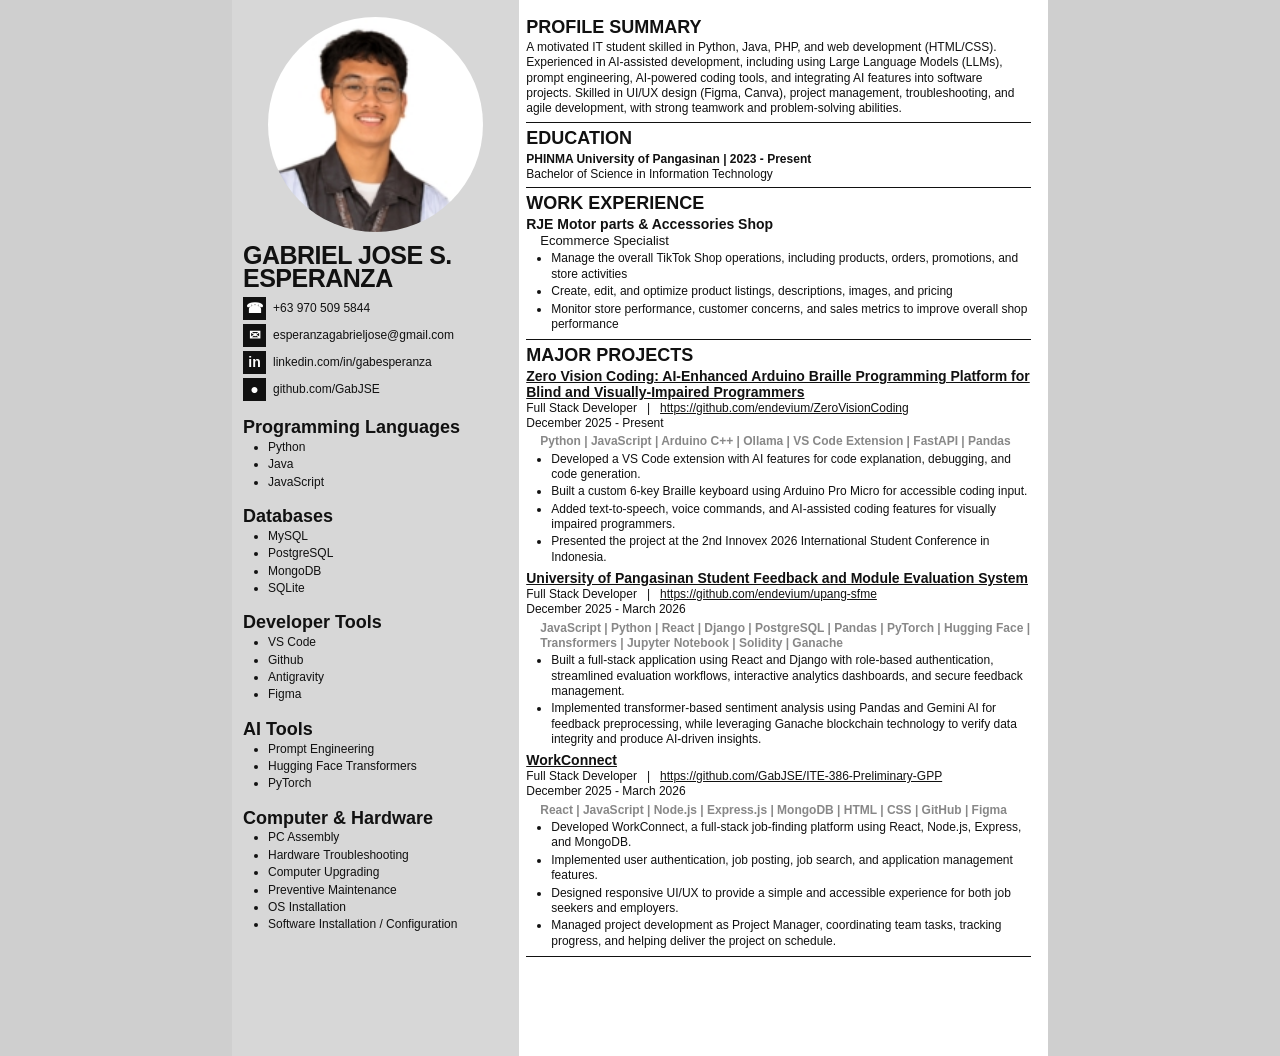
==== commit b3a60cf7: "updated CV" ====
--- a/gabcv.html
+++ b/gabcv.html
@@ -3,160 +3,134 @@
 <head>
     <meta charset="UTF-8">
     <meta name="viewport" content="width=device-width, initial-scale=1.0">
-    <meta name="description" content="Curriculum vitae of Gabriel Jose Esperanza, Full Stack Developer.">
-    <title>Gabriel Jose Esperanza | Curriculum Vitae</title>
-    <link rel="preconnect" href="https://fonts.googleapis.com">
-    <link rel="preconnect" href="https://fonts.gstatic.com" crossorigin>
-    <link href="https://fonts.googleapis.com/css2?family=DM+Mono:wght@400;500&family=Manrope:wght@400;500;600;700;800&display=swap" rel="stylesheet">
-    <link rel="stylesheet" href="css/style.css">
+    <meta name="description" content="Curriculum vitae of Gabriel Jose S. Esperanza, Full Stack Developer.">
+    <title>Gabriel Jose S. Esperanza | Curriculum Vitae</title>
+    <link rel="stylesheet" href="css/gabcv.css">
 </head>
 <body>
-    <header class="site-header">
-        <nav class="nav container" aria-label="Main navigation">
-            <a class="brand" href="index.html" aria-label="CV directory">GE<span>.</span></a>
-            <div class="nav-links">
-                <a href="#profile">Profile</a>
-                <a href="#experience">Experience</a>
-                <a href="#skills">Skills</a>
-                <a href="#contact">Contact</a>
+    <main class="resume" id="top">
+        <aside class="sidebar">
+            <div class="portrait">
+                <img src="images/gabriel.jpg" alt="Gabriel Jose S. Esperanza">
             </div>
-            <a class="download-link" href="mailto:esperanzagabrieljose@gmail.com">Let’s talk <span aria-hidden="true">↗</span></a>
-        </nav>
-    </header>
+            <h1>GABRIEL JOSE S.<br>ESPERANZA</h1>
 
-    <main id="top">
-        <section class="hero container" aria-labelledby="intro-title">
-            <div class="hero-copy">
-                <p class="eyebrow">Curriculum vitae <span class="rule"></span> Full Stack Developer</p>
-                <h1 id="intro-title">Gabriel Jose<br><em>S. Esperanza</em></h1>
-                <p class="hero-description">Information Technology student and Full Stack Developer building accessible, effective, and user-friendly software solutions.</p>
-                <div class="hero-actions">
-                    <a class="button button-primary" href="#experience">Explore my work <span aria-hidden="true">↓</span></a>
-                    <a class="text-link" href="mailto:esperanzagabrieljose@gmail.com">esperanzagabrieljose@gmail.com</a>
+            <address class="contact">
+                <a href="tel:+639705095844"><span aria-hidden="true">☎</span> +63 970 509 5844</a>
+                <a href="mailto:esperanzagabrieljose@gmail.com"><span aria-hidden="true">✉</span> esperanzagabrieljose@gmail.com</a>
+                <a href="https://www.linkedin.com/in/gabesperanza" target="_blank" rel="noreferrer"><span aria-hidden="true">in</span> linkedin.com/in/gabesperanza</a>
+                <a href="https://github.com/GabJSE" target="_blank" rel="noreferrer"><span aria-hidden="true">●</span> github.com/GabJSE</a>
+            </address>
+
+            <section class="sidebar-section" aria-labelledby="languages-heading">
+                <h2 id="languages-heading">Programming Languages</h2>
+                <ul>
+                    <li>Python</li>
+                    <li>Java</li>
+                    <li>JavaScript</li>
+                </ul>
+            </section>
+            <section class="sidebar-section" aria-labelledby="databases-heading">
+                <h2 id="databases-heading">Databases</h2>
+                <ul>
+                    <li>MySQL</li>
+                    <li>PostgreSQL</li>
+                    <li>MongoDB</li>
+                    <li>SQLite</li>
+                </ul>
+            </section>
+            <section class="sidebar-section" aria-labelledby="tools-heading">
+                <h2 id="tools-heading">Developer Tools</h2>
+                <ul>
+                    <li>VS Code</li>
+                    <li>Github</li>
+                    <li>Antigravity</li>
+                    <li>Figma</li>
+                </ul>
+            </section>
+            <section class="sidebar-section" aria-labelledby="ai-heading">
+                <h2 id="ai-heading">AI Tools</h2>
+                <ul>
+                    <li>Prompt Engineering</li>
+                    <li>Hugging Face Transformers</li>
+                    <li>PyTorch</li>
+                </ul>
+            </section>
+            <section class="sidebar-section" aria-labelledby="hardware-heading">
+                <h2 id="hardware-heading">Computer &amp; Hardware</h2>
+                <ul>
+                    <li>PC Assembly</li>
+                    <li>Hardware Troubleshooting</li>
+                    <li>Computer Upgrading</li>
+                    <li>Preventive Maintenance</li>
+                    <li>OS Installation</li>
+                    <li>Software Installation / Configuration</li>
+                </ul>
+            </section>
+        </aside>
+
+        <div class="content">
+            <section class="content-section profile" id="profile">
+                <h2>PROFILE SUMMARY</h2>
+                <p>A motivated IT student skilled in Python, Java, PHP, and web development (HTML/CSS). Experienced in AI-assisted development, including using Large Language Models (LLMs), prompt engineering, AI-powered coding tools, and integrating AI features into software projects. Skilled in UI/UX design (Figma, Canva), project management, troubleshooting, and agile development, with strong teamwork and problem-solving abilities.</p>
+            </section>
+
+            <section class="content-section">
+                <h2>EDUCATION</h2>
+                <div class="entry">
+                    <strong>PHINMA University of Pangasinan | 2023 - Present</strong>
+                    <p>Bachelor of Science in Information Technology</p>
                 </div>
-            </div>
-            <div class="hero-aside">
-                <div class="portrait" aria-label="Portrait of Gabriel Jose Esperanza">
-                    <img src="images/gabriel.jpg" alt="Gabriel Jose Esperanza">
-                </div>
-                <p class="availability"><span class="status-dot"></span> Available for select projects</p>
-                <div class="location">
-                    <span class="label">Based in</span>
-                    <strong>Umanday, Bugallon, Pangasinan</strong>
-                </div>
-            </div>
-        </section>
+            </section>
 
-        <section id="profile" class="section container split-section">
-            <div class="section-heading">
-                <p class="section-number">01</p>
-                <h2>Profile</h2>
-            </div>
-            <div class="section-content profile-content">
-                <p class="lead">A Full Stack Developer passionate about building practical technology and inclusive digital experiences.</p>
-                <p>Currently pursuing a Bachelor of Science in Information Technology at PHINMA - University of Pangasinan. I enjoy turning complex problems into clear, useful software and exploring AI, accessibility, and full-stack development.</p>
-                <div class="facts">
-                    <div><span class="label">Focus</span><strong>Full-stack development<br>&amp; AI-assisted tools</strong></div>
-                    <div><span class="label">Education</span><strong>BS Information Technology<br>&amp; Card Inc. Scholar</strong></div>
-                </div>
-                <div class="contact-details">
-                    <a href="tel:+639705095844"><span class="label">Phone</span>+63 970 509 5844</a>
-                    <a href="https://www.linkedin.com/in/gabesperanza" target="_blank" rel="noreferrer"><span class="label">LinkedIn</span>linkedin.com/in/gabesperanza</a>
-                    <a href="https://github.com/GabJSE" target="_blank" rel="noreferrer"><span class="label">GitHub</span>github.com/GabJSE</a>
-                </div>
-            </div>
-        </section>
+            <section class="content-section" id="experience">
+                <h2>WORK EXPERIENCE</h2>
+                <article class="entry">
+                    <h3>RJE Motor parts &amp; Accessories Shop</h3>
+                    <p class="role">Ecommerce Specialist</p>
+                    <ul>
+                        <li>Manage the overall TikTok Shop operations, including products, orders, promotions, and store activities</li>
+                        <li>Create, edit, and optimize product listings, descriptions, images, and pricing</li>
+                        <li>Monitor store performance, customer concerns, and sales metrics to improve overall shop performance</li>
+                    </ul>
+                </article>
+            </section>
 
-        <section id="experience" class="section container split-section">
-            <div class="section-heading">
-                <p class="section-number">02</p>
-                <h2>Experience</h2>
-            </div>
-            <div class="section-content timeline">
-                <article class="timeline-item">
-                    <div class="timeline-date">2019 — Present</div>
-                    <div>
-                        <h3>Social Media &amp; TikTok Shop Manager <span class="company">@ RJE Motor Parts &amp; Accessories Shop</span></h3>
-                        <p>Manage the shop’s social media presence and TikTok Shop operations. Create product listings and promotional content, optimize product information, manage online sales activities, and run advertising campaigns.</p>
-                        <div class="tags"><span>Social media</span><span>TikTok Shop</span><span>Content creation</span><span>Ads management</span></div>
-
-                    </div>
+            <section class="content-section projects" id="projects">
+                <h2>MAJOR PROJECTS</h2>
+                <article class="entry">
+                    <h3><a href="https://github.com/endevium/ZeroVisionCoding" target="_blank" rel="noreferrer">Zero Vision Coding: AI-Enhanced Arduino Braille Programming Platform for Blind and Visually-Impaired Programmers</a></h3>
+                    <p>Full Stack Developer &nbsp; | &nbsp; <a href="https://github.com/endevium/ZeroVisionCoding" target="_blank" rel="noreferrer">https://github.com/endevium/ZeroVisionCoding</a><br>December 2025 - Present</p>
+                    <p class="stack">Python | JavaScript | Arduino C++ | Ollama | VS Code Extension | FastAPI | Pandas</p>
+                    <ul>
+                        <li>Developed a VS Code extension with AI features for code explanation, debugging, and code generation.</li>
+                        <li>Built a custom 6-key Braille keyboard using Arduino Pro Micro for accessible coding input.</li>
+                        <li>Added text-to-speech, voice commands, and AI-assisted coding features for visually impaired programmers.</li>
+                        <li>Presented the project at the 2nd Innovex 2026 International Student Conference in Indonesia.</li>
+                    </ul>
                 </article>
-                <article class="timeline-item">
-                    <div class="timeline-date">2025 — Present</div>
-                    <div>
-                        <h3><a href="https://github.com/endevium/ZeroVisionCoding" target="_blank" rel="noreferrer">Zero Vision Coding ↗</a></h3>
-                        <p>Full Stack Developer. Built a VS Code extension and FastAPI backend with LLM-powered explanations, debugging, and code generation, plus a six-key Arduino Braille keyboard and voice accessibility features. Presented at the 2nd Innovex 2026 International Student Conference in Indonesia.</p>
-                        <div class="tags"><span>Python</span><span>JavaScript</span><span>Arduino C++</span><span>FastAPI</span><span>Ollama</span></div>
-                    </div>
+                <article class="entry">
+                    <h3><a href="https://github.com/endevium/upang-sfme" target="_blank" rel="noreferrer">University of Pangasinan Student Feedback and Module Evaluation System</a></h3>
+                    <p>Full Stack Developer &nbsp; | &nbsp; <a href="https://github.com/endevium/upang-sfme" target="_blank" rel="noreferrer">https://github.com/endevium/upang-sfme</a><br>December 2025 - March 2026</p>
+                    <p class="stack">JavaScript | Python | React | Django | PostgreSQL | Pandas | PyTorch | Hugging Face | Transformers | Jupyter Notebook | Solidity | Ganache</p>
+                    <ul>
+                        <li>Built a full-stack application using React and Django with role-based authentication, streamlined evaluation workflows, interactive analytics dashboards, and secure feedback management.</li>
+                        <li>Implemented transformer-based sentiment analysis using Pandas and Gemini AI for feedback preprocessing, while leveraging Ganache blockchain technology to verify data integrity and produce AI-driven insights.</li>
+                    </ul>
                 </article>
-                <article class="timeline-item">
-                    <div class="timeline-date">Dec 2025 — Mar 2026</div>
-                    <div>
-                        <h3><a href="https://github.com/endevium/upang-sfme" target="_blank" rel="noreferrer">UPang Student Feedback &amp; Module Evaluation ↗</a></h3>
-                        <p>Full Stack Developer and AI Engineer. Built a React and Django platform with role-based authentication, evaluation workflows, analytics dashboards, sentiment analysis, and blockchain-backed data integrity.</p>
-                        <div class="tags"><span>React</span><span>Django</span><span>PostgreSQL</span><span>PyTorch</span><span>Ganache</span></div>
-                    </div>
+                <article class="entry">
+                    <h3><a href="https://github.com/GabJSE/ITE-386-Preliminary-GPP" target="_blank" rel="noreferrer">WorkConnect</a></h3>
+                    <p>Full Stack Developer &nbsp; | &nbsp; <a href="https://github.com/GabJSE/ITE-386-Preliminary-GPP" target="_blank" rel="noreferrer">https://github.com/GabJSE/ITE-386-Preliminary-GPP</a><br>December 2025 - March 2026</p>
+                    <p class="stack">React | JavaScript | Node.js | Express.js | MongoDB | HTML | CSS | GitHub | Figma</p>
+                    <ul>
+                        <li>Developed WorkConnect, a full-stack job-finding platform using React, Node.js, Express, and MongoDB.</li>
+                        <li>Implemented user authentication, job posting, job search, and application management features.</li>
+                        <li>Designed responsive UI/UX to provide a simple and accessible experience for both job seekers and employers.</li>
+                        <li>Managed project development as Project Manager, coordinating team tasks, tracking progress, and helping deliver the project on schedule.</li>
+                    </ul>
                 </article>
-                <article class="timeline-item">
-                    <div class="timeline-date">Nov — Dec 2024</div>
-                    <div>
-                        <h3><a href="https://github.com/GabjoseSE/Find-Me" target="_blank" rel="noreferrer">FIND ME: 3D Horror Game ↗</a></h3>
-                        <p>Project Manager and Assistant Game Developer. Developed a Unity mobile horror game with procedural levels, AI enemies, 3D maze navigation, power-ups, and a coin-based economy.</p>
-                        <div class="tags"><span>Unity</span><span>C#</span><span>Blender</span><span>Figma</span></div>
-                    </div>
-                </article>
-            </div>
-        </section>
-
-        <section id="skills" class="section container skills-section">
-            <div class="section-heading">
-                <p class="section-number">03</p>
-                <h2>Skills &amp; tools</h2>
-            </div>
-            <div class="skills-grid">
-                <div class="skill-group"><span class="label">Programming languages</span><p>Python · Java · JavaScript<br>C · C++</p></div>
-                <div class="skill-group"><span class="label">Full-stack development</span><p>React · Vue.js · Angular<br>Node.js · Express.js · Django</p></div>
-                <div class="skill-group"><span class="label">Data &amp; developer tools</span><p>MySQL · PostgreSQL · MongoDB · SQLite<br>Git · GitHub · VS Code · Figma</p></div>
-                <div class="skill-group"><span class="label">AI / ML</span><p>Pandas · NumPy · Scikit-learn<br>TensorFlow · PyTorch · Hugging Face</p></div>
-            </div>
-        </section>
-
-        <section class="section container split-section education-section">
-            <div class="section-heading">
-                <p class="section-number">04</p>
-                <h2>Education</h2>
-            </div>
-            <div class="section-content education-item">
-            <div class="timeline-date">Jul 2023 — Jun 2027</div>
-            <div><h3>BS Information Technology</h3><p>PHINMA - University of Pangasinan · Dagupan City, Pangasinan</p><p>Card Inc. Scholarship Recipient (2023–2027).</p></div>
-            </div>
-        </section>
-
-        <section class="section container education-details">
-            <div class="section-heading">
-                <p class="section-number">05</p>
-                <h2>Earlier education</h2>
-            </div>
-            <div class="section-content education-list">
-                <div><h3>Certification</h3><p>Innovex 2nd International Research Conference</p><span class="timeline-date">Indonesia · June 2026</span><p>Presented “Zero Vision Coding: AI-Enhanced Arduino Braille Programming Platform for Blind and Visually-Impaired Programmers.”</p></div>
-                <div><h3>Specialization</h3><p>System Development</p><span class="timeline-date">PHINMA - University of Pangasinan</span></div>
-            </div>
-        </section>
-
-        <section id="contact" class="contact-section">
-            <div class="container contact-inner">
-                <p class="eyebrow">Have a project in mind?</p>
-                <h2>Let’s make something<br><em>worth remembering.</em></h2>
-                <a class="button button-light" href="mailto:esperanzagabrieljose@gmail.com">Get in touch <span aria-hidden="true">↗</span></a>
-            </div>
-        </section>
+            </section>
+        </div>
     </main>
-
-    <footer class="container footer">
-        <span>© 2026 Gabriel Jose S. Esperanza</span>
-        <span>Built with intention.</span>
-        <a href="#top">Back to top ↑</a>
-    </footer>
 </body>
 </html>
--- a/css/gabcv.css
+++ b/css/gabcv.css
@@ -0,0 +1,198 @@
+* {
+    box-sizing: border-box;
+}
+
+html {
+    background: #cfcfcf;
+}
+
+body {
+    margin: 0;
+    background: #cfcfcf;
+    color: #111;
+    font-family: Arial, Helvetica, sans-serif;
+    font-size: 12px;
+    line-height: 1.28;
+}
+
+a {
+    color: inherit;
+}
+
+.resume {
+    display: grid;
+    grid-template-columns: 35.2% 64.8%;
+    margin: 0 auto;
+    max-width: 8.5in;
+    min-height: 11in;
+    background: #fff;
+}
+
+.sidebar {
+    padding: 17px 11px 28px;
+    background: #d7d7d7;
+}
+
+.portrait {
+    width: 215px;
+    height: 215px;
+    margin: 0 auto 12px;
+    overflow: hidden;
+    border-radius: 50%;
+    background: #fff;
+}
+
+.portrait img {
+    display: block;
+    width: 100%;
+    height: 100%;
+    object-fit: cover;
+}
+
+.sidebar h1 {
+    margin: 0 0 7px;
+    font-size: 25px;
+    line-height: .92;
+    letter-spacing: -.5px;
+}
+
+.contact {
+    display: grid;
+    gap: 4px;
+    margin: 0;
+    font-style: normal;
+}
+
+.contact a {
+    display: flex;
+    align-items: center;
+    gap: 7px;
+    overflow-wrap: anywhere;
+    text-decoration: none;
+}
+
+.contact span {
+    display: inline-grid;
+    flex: 0 0 23px;
+    place-items: center;
+    width: 23px;
+    height: 23px;
+    color: #fff;
+    background: #111;
+    font-size: 14px;
+    font-weight: 700;
+}
+
+.sidebar-section {
+    margin-top: 17px;
+}
+
+.sidebar-section h2,
+.content-section h2 {
+    margin: 0 0 3px;
+    font-size: 18px;
+    line-height: 1.05;
+}
+
+.sidebar-section ul,
+.content-section ul {
+    margin: 0;
+    padding-left: 25px;
+}
+
+.sidebar-section li {
+    margin: 2px 0;
+}
+
+.content {
+    padding: 18px 17px 30px 7px;
+}
+
+.content-section {
+    border-bottom: 1px solid #111;
+    padding: 0 0 5px;
+}
+
+.content-section + .content-section {
+    padding-top: 6px;
+}
+
+.content-section p {
+    margin: 0;
+}
+
+.entry {
+    margin-top: 4px;
+}
+
+.entry h3 {
+    margin: 0;
+    font-size: 14px;
+    line-height: 1.12;
+}
+
+.entry h3 a {
+    font-weight: 700;
+}
+
+.entry .role {
+    margin-left: 14px;
+    font-size: 13px;
+}
+
+.entry li {
+    margin: 2px 0;
+}
+
+.projects .entry + .entry {
+    margin-top: 6px;
+}
+
+.stack {
+    margin: 3px 0 2px 14px !important;
+    color: #888;
+    font-weight: 700;
+}
+
+@media (max-width: 700px) {
+    html,
+    body {
+        background: #fff;
+    }
+
+    .resume {
+        display: block;
+        min-height: 0;
+        width: 100%;
+    }
+
+    .sidebar {
+        padding: 25px 22px;
+    }
+
+    .portrait {
+        width: min(215px, 62vw);
+        height: min(215px, 62vw);
+    }
+
+    .content {
+        padding: 22px;
+    }
+}
+
+@media print {
+    html,
+    body {
+        background: #fff;
+    }
+
+    .resume {
+        width: 8.5in;
+        max-width: none;
+    }
+
+    @page {
+        margin: 0;
+        size: letter;
+    }
+}
